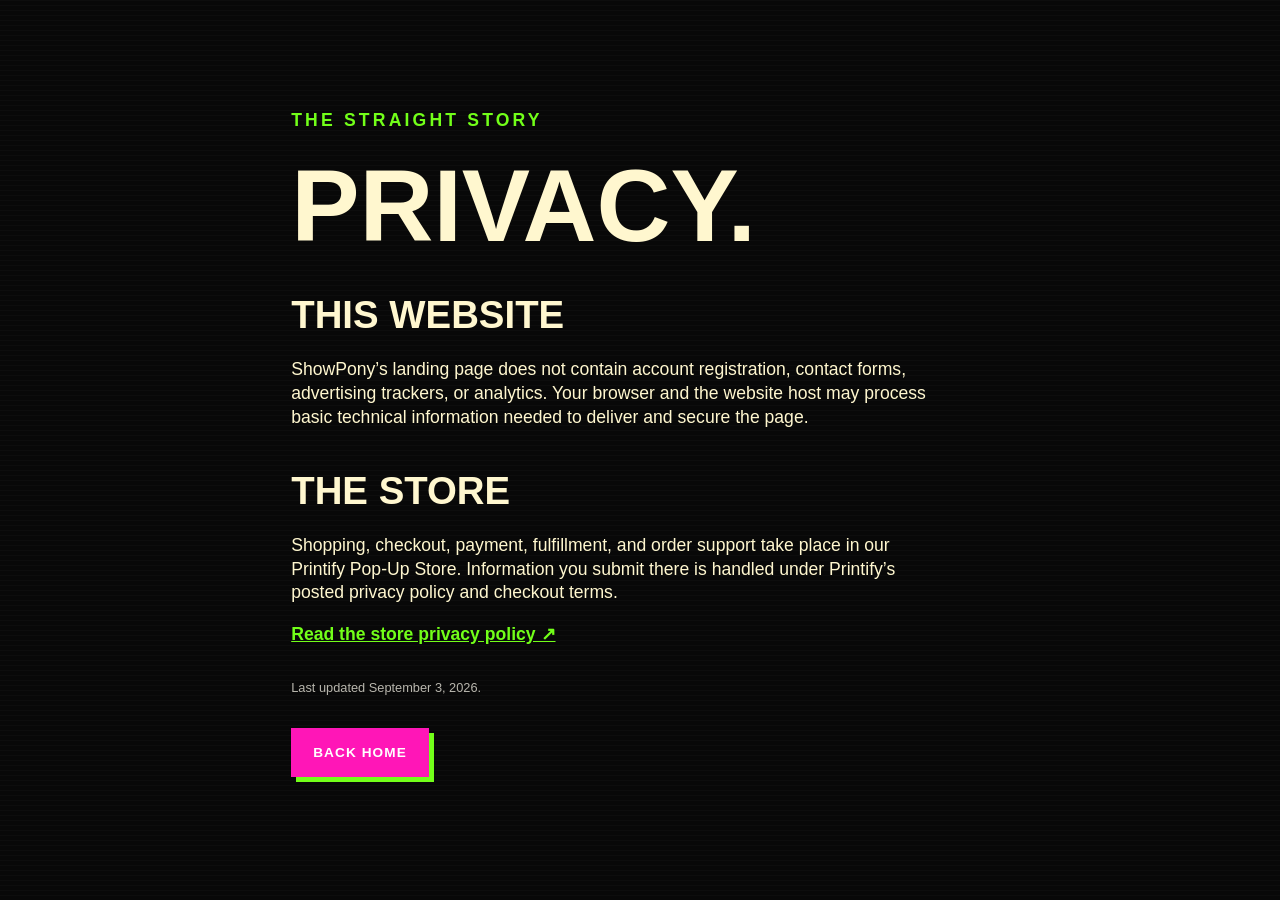
==== privacy.html @ bc408aa4 "Launch ShowPony website" ====
<!doctype html><html lang="en"><head><meta charset="utf-8"><meta name="viewport" content="width=device-width,initial-scale=1"><meta name="description" content="Privacy information for the ShowPony website and store."><title>Privacy — ShowPony</title><link rel="stylesheet" href="styles.css"></head><body><main class="placeholder-page policy-page"><p class="eyebrow">THE STRAIGHT STORY</p><h1>PRIVACY.</h1><h2>This website</h2><p>ShowPony’s landing page does not contain account registration, contact forms, advertising trackers, or analytics. Your browser and the website host may process basic technical information needed to deliver and secure the page.</p><h2>The store</h2><p>Shopping, checkout, payment, fulfillment, and order support take place in our Printify Pop-Up Store. Information you submit there is handled under Printify’s posted privacy policy and checkout terms.</p><p><a href="https://showpony.printify.me/privacy-policy" target="_blank" rel="noopener">Read the store privacy policy ↗</a></p><p class="policy-updated">Last updated September 3, 2026.</p><a class="button" href="index.html">Back home</a></main></body></html>
---- styles.css ----
:root{--black:#080808;--ink:#111;--cream:#fff7cf;--magenta:#ff16b7;--lime:#72ff19;--muted:#b8b6ad;--line:rgba(255,247,207,.22);--max:1240px;--pad:clamp(1.1rem,4vw,3.5rem)}
*{box-sizing:border-box}html{scroll-behavior:smooth}body{margin:0;background:var(--black);color:var(--cream);font-family:Arial Narrow,Impact,Haettenschweiler,sans-serif;line-height:1.35;overflow-x:hidden;background-image:linear-gradient(rgba(255,255,255,.018) 1px,transparent 1px);background-size:100% 5px}a{color:inherit}img{display:block;max-width:100%;height:auto}.skip{position:fixed;z-index:100;top:.5rem;left:.5rem;transform:translateY(-160%);background:var(--cream);color:var(--ink);padding:.7rem 1rem}.skip:focus{transform:none}.launch-note{background:var(--lime);color:var(--black);font:800 .75rem/1 Arial,sans-serif;letter-spacing:.12em;text-align:center;padding:.55rem var(--pad)}.site-header{max-width:var(--max);margin:auto;padding:1.1rem var(--pad);display:flex;align-items:center;justify-content:space-between;gap:2rem;border-bottom:1px solid var(--line)}.wordmark{font-weight:900;font-size:clamp(1.1rem,2.2vw,1.8rem);letter-spacing:-.05em;text-decoration:none}.wordmark span{color:var(--lime)}.wordmark .dot{color:var(--magenta)}nav{display:flex;gap:1.5rem}nav a,footer a{font-family:Arial,sans-serif;font-weight:700;font-size:.75rem;text-transform:uppercase;letter-spacing:.08em;text-decoration:none}nav a:hover,nav a:focus-visible,footer a:hover,footer a:focus-visible{color:var(--lime)}.hero{max-width:var(--max);margin:auto;min-height:720px;padding:clamp(3rem,8vw,7rem) var(--pad);display:grid;grid-template-columns:minmax(0,.8fr) minmax(440px,1.2fr);gap:clamp(2rem,5vw,5rem);align-items:center}.eyebrow{font:900 .78rem/1 Arial,sans-serif;letter-spacing:.18em;color:var(--lime);margin:0 0 1.3rem}.hero h1,.section h2{font-size:clamp(4.5rem,10vw,9.7rem);line-height:.78;letter-spacing:-.06em;margin:0;text-transform:uppercase}.hero h1 span{color:var(--magenta);text-shadow:4px 3px 0 var(--lime)}.lede{max-width:37rem;font:700 clamp(1.05rem,2vw,1.5rem)/1.45 Arial,sans-serif;margin:2.2rem 0;color:#e9e3cc}.hero-actions{display:flex;align-items:center;gap:1.5rem;flex-wrap:wrap}.button{display:inline-flex;justify-content:center;align-items:center;gap:.7rem;background:var(--magenta);color:white;text-decoration:none;text-transform:uppercase;font:900 .85rem/1 Arial,sans-serif;letter-spacing:.08em;padding:1rem 1.25rem;border:2px solid var(--magenta);box-shadow:5px 5px 0 var(--lime);transition:transform .15s,box-shadow .15s}.button:hover,.button:focus-visible{transform:translate(3px,3px);box-shadow:2px 2px 0 var(--lime)}.button-small{padding:.7rem .9rem;font-size:.7rem}.button-wide{width:100%}.button-ghost{background:transparent;border-color:var(--cream);box-shadow:5px 5px 0 var(--cream)}.text-link{font:800 .82rem/1 Arial,sans-serif;text-transform:uppercase;letter-spacing:.1em}.micro{font:400 .72rem/1.5 Arial,sans-serif;color:var(--muted);max-width:25rem}.hero-art{position:relative;transform:rotate(1deg)}.hero-art:before{content:"";position:absolute;inset:-10px;border:2px solid var(--lime);transform:rotate(-2deg);z-index:-1}.hero-art img{border:1px solid var(--line);box-shadow:18px 18px 0 rgba(255,22,183,.18)}.sticker{position:absolute;z-index:2;background:var(--cream);color:var(--black);padding:.6rem .8rem;font:900 .75rem Arial,sans-serif;letter-spacing:.1em;border:2px solid var(--black)}.sticker-one{top:-1.3rem;right:8%;transform:rotate(5deg)}.sticker-two{bottom:-1rem;left:-1rem;background:var(--lime);transform:rotate(-6deg)}.ticker{border-block:2px solid var(--cream);background:var(--magenta);color:#fff;overflow:hidden;white-space:nowrap;transform:rotate(-1deg);width:102%;margin-left:-1%}.ticker div{font-size:1.5rem;font-weight:900;letter-spacing:.08em;padding:.8rem 0;animation:ticker 24s linear infinite}@keyframes ticker{to{transform:translateX(-50%)}}.section{max-width:var(--max);margin:auto;padding:clamp(5rem,11vw,10rem) var(--pad)}.section-heading{display:flex;align-items:flex-end;justify-content:space-between;gap:2rem;margin-bottom:4rem}.section h2{font-size:clamp(3.5rem,8vw,7.5rem)}.drop .section-heading h2{max-width:900px}.product-card{display:grid;grid-template-columns:1.1fr .9fr;background:var(--cream);color:var(--ink);border:3px solid var(--cream);box-shadow:16px 16px 0 var(--magenta)}.product-image{background:#000;display:grid;place-items:center}.product-image img{width:100%;height:100%;object-fit:cover}.product-copy{padding:clamp(1.5rem,5vw,4rem);display:flex;flex-direction:column;justify-content:center}.pill{align-self:flex-start;background:var(--lime);border:2px solid var(--ink);padding:.35rem .6rem;font:900 .7rem Arial,sans-serif;letter-spacing:.12em}.product-copy h3{font-size:clamp(2.3rem,5vw,4.8rem);line-height:.9;margin:1.4rem 0}.product-note{font:700 1rem/1.55 Arial,sans-serif}.product-copy dl{margin:1rem 0 2rem;font-family:Arial,sans-serif}.product-copy dl div{display:flex;justify-content:space-between;gap:1rem;border-top:1px solid rgba(0,0,0,.2);padding:.8rem 0}.product-copy dt{font-weight:800;text-transform:uppercase;font-size:.72rem;letter-spacing:.08em}.product-copy dd{margin:0;text-align:right;font-size:.82rem}.manifesto{border-top:1px solid var(--line)}.manifesto-copy{font-size:clamp(2rem,5vw,5rem);line-height:1;letter-spacing:-.04em;max-width:1100px;margin:0 0 5rem}.manifesto-copy strong{color:var(--magenta)}.values{display:grid;grid-template-columns:repeat(3,1fr);gap:1px;background:var(--line)}.values article{background:var(--black);padding:2rem}.values span,.steps>li>span{font:900 .75rem Arial,sans-serif;color:var(--lime)}.values h3{font-size:2rem;margin:.8rem 0}.values p,.steps p,.cta p{font-family:Arial,sans-serif;color:var(--muted)}.how{border-top:1px solid var(--line)}.how .section-heading{align-items:flex-start;flex-direction:column}.steps{list-style:none;padding:0;margin:0;border-top:1px solid var(--line)}.steps li{display:grid;grid-template-columns:70px 1fr;gap:1rem;border-bottom:1px solid var(--line);padding:2rem 0}.steps h3{font-size:clamp(1.7rem,4vw,3.6rem);margin:0}.steps p{margin:.4rem 0 0;max-width:700px}.cta{background:var(--lime);color:var(--black);max-width:none;padding-inline:max(var(--pad),calc((100% - var(--max))/2 + var(--pad)));display:grid;grid-template-columns:1fr .65fr;gap:4rem;align-items:end}.cta .eyebrow{color:var(--black)}.cta-actions{display:flex;flex-direction:column;align-items:flex-start;gap:1.2rem}.cta-actions p{color:rgba(0,0,0,.68);font-size:.8rem}.cta .button{box-shadow:5px 5px 0 var(--black)}footer{max-width:var(--max);margin:auto;padding:2.5rem var(--pad);display:grid;grid-template-columns:1fr auto auto;gap:2rem;align-items:center}footer p{font:400 .75rem Arial,sans-serif;color:var(--muted)}footer div{display:flex;gap:1rem}.placeholder-page{min-height:70vh;max-width:800px;margin:auto;padding:7rem var(--pad)}.placeholder-page h1{font-size:clamp(3rem,8vw,7rem);line-height:.85;margin:0}.placeholder-page p{font-family:Arial,sans-serif;font-size:1.1rem;max-width:600px}.placeholder-page .eyebrow{margin-bottom:2rem}
@media(max-width:850px){nav{display:none}.site-header .button-small{display:none}.hero{grid-template-columns:1fr;min-height:0;padding-top:4rem}.hero-art{order:-1}.product-card,.cta{grid-template-columns:1fr}.values{grid-template-columns:1fr}.section-heading{display:block}footer{grid-template-columns:1fr}footer div{flex-wrap:wrap}.cta{gap:2.5rem}}@media(max-width:520px){.hero h1{font-size:22vw}.hero{padding-bottom:5rem}.hero-art{margin:0 .4rem}.hero-actions{align-items:flex-start;flex-direction:column}.section{padding-block:5rem}.product-copy dl div{display:block}.product-copy dd{text-align:left;margin-top:.25rem}.steps li{grid-template-columns:42px 1fr}.launch-note{font-size:.62rem}.ticker div{font-size:1.05rem}}@media(prefers-reduced-motion:reduce){html{scroll-behavior:auto}.ticker div{animation:none}.button{transition:none}}
.world{border-top:1px solid var(--line)}.world .section-heading{align-items:flex-start}.world-intro{font:700 1rem/1.6 Arial,sans-serif;color:var(--muted);max-width:390px;margin:0}.world-grid{display:grid;grid-template-columns:1fr 1fr;gap:clamp(1rem,3vw,2.5rem)}.world-card{margin:0;overflow:hidden;background:#050505;border:2px solid var(--cream);box-shadow:10px 10px 0 var(--magenta)}.world-card:nth-child(2){margin-top:clamp(2rem,7vw,7rem);box-shadow:10px 10px 0 var(--lime)}.world-card img{width:100%;aspect-ratio:4/5;object-fit:cover;object-position:center 38%}.world-card figcaption{font:900 .78rem/1.25 Arial,sans-serif;letter-spacing:.08em;text-transform:uppercase;padding:1rem;background:var(--cream);color:var(--ink)}
@media(max-width:850px){.world .section-heading{display:block}.world-intro{margin-top:1.5rem}.world-grid{grid-template-columns:1fr}.world-card:nth-child(2){margin-top:1rem}}
.policy-page h1{margin-bottom:2.5rem}.policy-page h2{font-size:clamp(1.5rem,4vw,2.4rem);margin:2.2rem 0 .5rem;text-transform:uppercase}.policy-page p{max-width:650px}.policy-page a:not(.button){color:var(--lime);font-weight:800}.policy-updated{color:var(--muted);font-size:.8rem!important;margin:2rem 0}
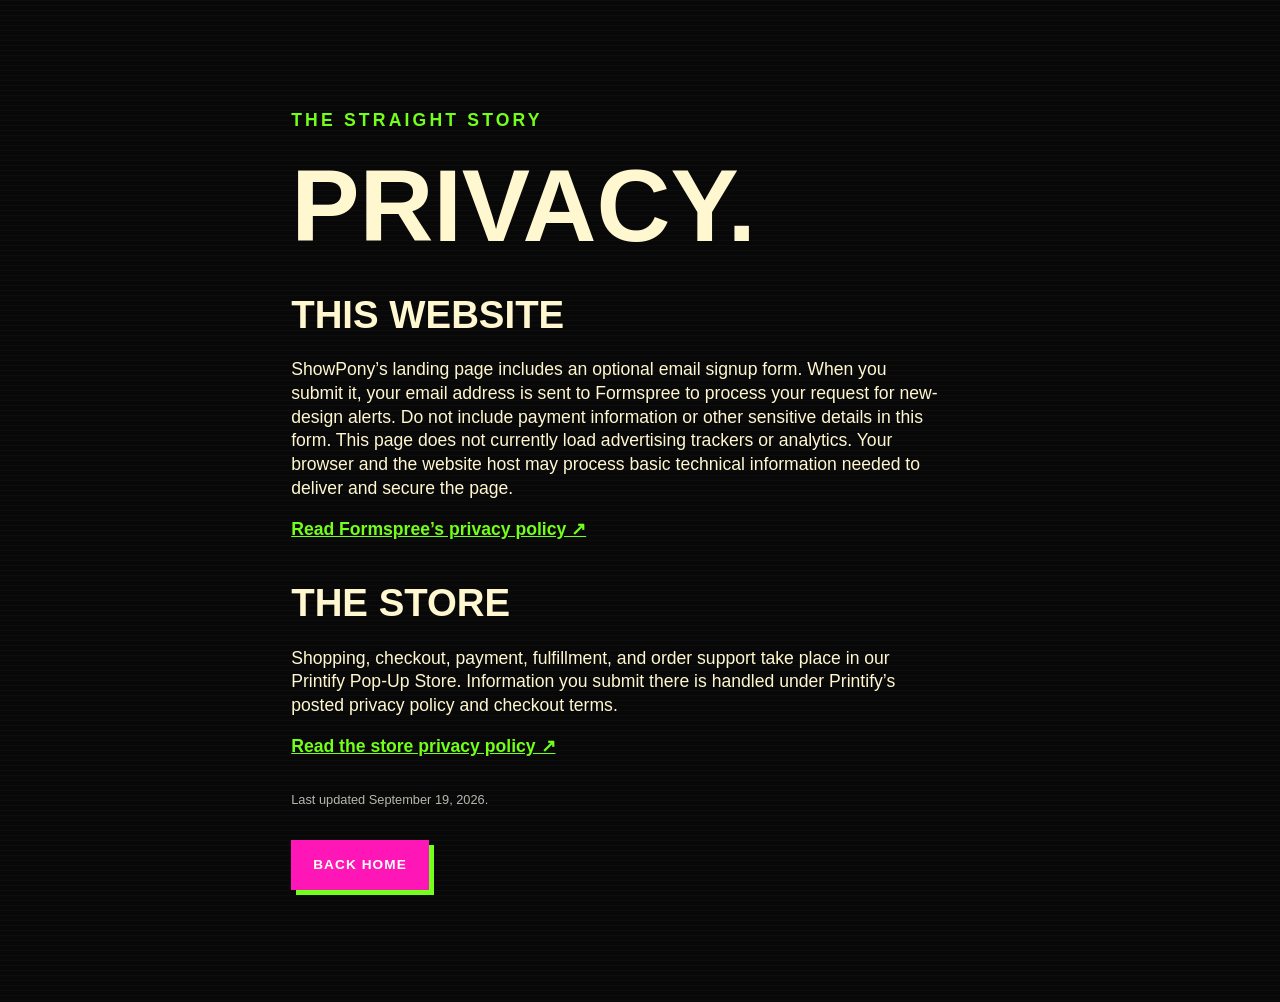
==== commit b7986bea: "Correct ShowPony catalog content, product images, and mobile presentation" ====
--- a/privacy.html
+++ b/privacy.html
@@ -1 +1 @@
-<!doctype html><html lang="en"><head><meta charset="utf-8"><meta name="viewport" content="width=device-width,initial-scale=1"><meta name="description" content="Privacy information for the ShowPony website and store."><title>Privacy — ShowPony</title><link rel="stylesheet" href="styles.css"></head><body><main class="placeholder-page policy-page"><p class="eyebrow">THE STRAIGHT STORY</p><h1>PRIVACY.</h1><h2>This website</h2><p>ShowPony’s landing page does not contain account registration, contact forms, advertising trackers, or analytics. Your browser and the website host may process basic technical information needed to deliver and secure the page.</p><h2>The store</h2><p>Shopping, checkout, payment, fulfillment, and order support take place in our Printify Pop-Up Store. Information you submit there is handled under Printify’s posted privacy policy and checkout terms.</p><p><a href="https://showpony.printify.me/privacy-policy" target="_blank" rel="noopener">Read the store privacy policy ↗</a></p><p class="policy-updated">Last updated September 3, 2026.</p><a class="button" href="index.html">Back home</a></main></body></html>
+<!doctype html><html lang="en"><head><meta charset="utf-8"><meta name="viewport" content="width=device-width,initial-scale=1"><meta name="description" content="Privacy information for the ShowPony website and store."><title>Privacy — ShowPony</title><link rel="stylesheet" href="styles.css"></head><body><main class="placeholder-page policy-page"><p class="eyebrow">THE STRAIGHT STORY</p><h1>PRIVACY.</h1><h2>This website</h2><p>ShowPony’s landing page includes an optional email signup form. When you submit it, your email address is sent to Formspree to process your request for new-design alerts. Do not include payment information or other sensitive details in this form. This page does not currently load advertising trackers or analytics. Your browser and the website host may process basic technical information needed to deliver and secure the page.</p><p><a href="https://formspree.io/legal/privacy-policy/" target="_blank" rel="noopener">Read Formspree’s privacy policy ↗</a></p><h2>The store</h2><p>Shopping, checkout, payment, fulfillment, and order support take place in our Printify Pop-Up Store. Information you submit there is handled under Printify’s posted privacy policy and checkout terms.</p><p><a href="https://showpony.printify.me/privacy-policy" target="_blank" rel="noopener">Read the store privacy policy ↗</a></p><p class="policy-updated">Last updated September 19, 2026.</p><a class="button" href="index.html">Back home</a></main></body></html>
--- a/styles.css
+++ b/styles.css
@@ -1,6 +1,16 @@
 :root{--black:#080808;--ink:#111;--cream:#fff7cf;--magenta:#ff16b7;--lime:#72ff19;--muted:#b8b6ad;--line:rgba(255,247,207,.22);--max:1240px;--pad:clamp(1.1rem,4vw,3.5rem)}
-*{box-sizing:border-box}html{scroll-behavior:smooth}body{margin:0;background:var(--black);color:var(--cream);font-family:Arial Narrow,Impact,Haettenschweiler,sans-serif;line-height:1.35;overflow-x:hidden;background-image:linear-gradient(rgba(255,255,255,.018) 1px,transparent 1px);background-size:100% 5px}a{color:inherit}img{display:block;max-width:100%;height:auto}.skip{position:fixed;z-index:100;top:.5rem;left:.5rem;transform:translateY(-160%);background:var(--cream);color:var(--ink);padding:.7rem 1rem}.skip:focus{transform:none}.launch-note{background:var(--lime);color:var(--black);font:800 .75rem/1 Arial,sans-serif;letter-spacing:.12em;text-align:center;padding:.55rem var(--pad)}.site-header{max-width:var(--max);margin:auto;padding:1.1rem var(--pad);display:flex;align-items:center;justify-content:space-between;gap:2rem;border-bottom:1px solid var(--line)}.wordmark{font-weight:900;font-size:clamp(1.1rem,2.2vw,1.8rem);letter-spacing:-.05em;text-decoration:none}.wordmark span{color:var(--lime)}.wordmark .dot{color:var(--magenta)}nav{display:flex;gap:1.5rem}nav a,footer a{font-family:Arial,sans-serif;font-weight:700;font-size:.75rem;text-transform:uppercase;letter-spacing:.08em;text-decoration:none}nav a:hover,nav a:focus-visible,footer a:hover,footer a:focus-visible{color:var(--lime)}.hero{max-width:var(--max);margin:auto;min-height:720px;padding:clamp(3rem,8vw,7rem) var(--pad);display:grid;grid-template-columns:minmax(0,.8fr) minmax(440px,1.2fr);gap:clamp(2rem,5vw,5rem);align-items:center}.eyebrow{font:900 .78rem/1 Arial,sans-serif;letter-spacing:.18em;color:var(--lime);margin:0 0 1.3rem}.hero h1,.section h2{font-size:clamp(4.5rem,10vw,9.7rem);line-height:.78;letter-spacing:-.06em;margin:0;text-transform:uppercase}.hero h1 span{color:var(--magenta);text-shadow:4px 3px 0 var(--lime)}.lede{max-width:37rem;font:700 clamp(1.05rem,2vw,1.5rem)/1.45 Arial,sans-serif;margin:2.2rem 0;color:#e9e3cc}.hero-actions{display:flex;align-items:center;gap:1.5rem;flex-wrap:wrap}.button{display:inline-flex;justify-content:center;align-items:center;gap:.7rem;background:var(--magenta);color:white;text-decoration:none;text-transform:uppercase;font:900 .85rem/1 Arial,sans-serif;letter-spacing:.08em;padding:1rem 1.25rem;border:2px solid var(--magenta);box-shadow:5px 5px 0 var(--lime);transition:transform .15s,box-shadow .15s}.button:hover,.button:focus-visible{transform:translate(3px,3px);box-shadow:2px 2px 0 var(--lime)}.button-small{padding:.7rem .9rem;font-size:.7rem}.button-wide{width:100%}.button-ghost{background:transparent;border-color:var(--cream);box-shadow:5px 5px 0 var(--cream)}.text-link{font:800 .82rem/1 Arial,sans-serif;text-transform:uppercase;letter-spacing:.1em}.micro{font:400 .72rem/1.5 Arial,sans-serif;color:var(--muted);max-width:25rem}.hero-art{position:relative;transform:rotate(1deg)}.hero-art:before{content:"";position:absolute;inset:-10px;border:2px solid var(--lime);transform:rotate(-2deg);z-index:-1}.hero-art img{border:1px solid var(--line);box-shadow:18px 18px 0 rgba(255,22,183,.18)}.sticker{position:absolute;z-index:2;background:var(--cream);color:var(--black);padding:.6rem .8rem;font:900 .75rem Arial,sans-serif;letter-spacing:.1em;border:2px solid var(--black)}.sticker-one{top:-1.3rem;right:8%;transform:rotate(5deg)}.sticker-two{bottom:-1rem;left:-1rem;background:var(--lime);transform:rotate(-6deg)}.ticker{border-block:2px solid var(--cream);background:var(--magenta);color:#fff;overflow:hidden;white-space:nowrap;transform:rotate(-1deg);width:102%;margin-left:-1%}.ticker div{font-size:1.5rem;font-weight:900;letter-spacing:.08em;padding:.8rem 0;animation:ticker 24s linear infinite}@keyframes ticker{to{transform:translateX(-50%)}}.section{max-width:var(--max);margin:auto;padding:clamp(5rem,11vw,10rem) var(--pad)}.section-heading{display:flex;align-items:flex-end;justify-content:space-between;gap:2rem;margin-bottom:4rem}.section h2{font-size:clamp(3.5rem,8vw,7.5rem)}.drop .section-heading h2{max-width:900px}.product-card{display:grid;grid-template-columns:1.1fr .9fr;background:var(--cream);color:var(--ink);border:3px solid var(--cream);box-shadow:16px 16px 0 var(--magenta)}.product-image{background:#000;display:grid;place-items:center}.product-image img{width:100%;height:100%;object-fit:cover}.product-copy{padding:clamp(1.5rem,5vw,4rem);display:flex;flex-direction:column;justify-content:center}.pill{align-self:flex-start;background:var(--lime);border:2px solid var(--ink);padding:.35rem .6rem;font:900 .7rem Arial,sans-serif;letter-spacing:.12em}.product-copy h3{font-size:clamp(2.3rem,5vw,4.8rem);line-height:.9;margin:1.4rem 0}.product-note{font:700 1rem/1.55 Arial,sans-serif}.product-copy dl{margin:1rem 0 2rem;font-family:Arial,sans-serif}.product-copy dl div{display:flex;justify-content:space-between;gap:1rem;border-top:1px solid rgba(0,0,0,.2);padding:.8rem 0}.product-copy dt{font-weight:800;text-transform:uppercase;font-size:.72rem;letter-spacing:.08em}.product-copy dd{margin:0;text-align:right;font-size:.82rem}.manifesto{border-top:1px solid var(--line)}.manifesto-copy{font-size:clamp(2rem,5vw,5rem);line-height:1;letter-spacing:-.04em;max-width:1100px;margin:0 0 5rem}.manifesto-copy strong{color:var(--magenta)}.values{display:grid;grid-template-columns:repeat(3,1fr);gap:1px;background:var(--line)}.values article{background:var(--black);padding:2rem}.values span,.steps>li>span{font:900 .75rem Arial,sans-serif;color:var(--lime)}.values h3{font-size:2rem;margin:.8rem 0}.values p,.steps p,.cta p{font-family:Arial,sans-serif;color:var(--muted)}.how{border-top:1px solid var(--line)}.how .section-heading{align-items:flex-start;flex-direction:column}.steps{list-style:none;padding:0;margin:0;border-top:1px solid var(--line)}.steps li{display:grid;grid-template-columns:70px 1fr;gap:1rem;border-bottom:1px solid var(--line);padding:2rem 0}.steps h3{font-size:clamp(1.7rem,4vw,3.6rem);margin:0}.steps p{margin:.4rem 0 0;max-width:700px}.cta{background:var(--lime);color:var(--black);max-width:none;padding-inline:max(var(--pad),calc((100% - var(--max))/2 + var(--pad)));display:grid;grid-template-columns:1fr .65fr;gap:4rem;align-items:end}.cta .eyebrow{color:var(--black)}.cta-actions{display:flex;flex-direction:column;align-items:flex-start;gap:1.2rem}.cta-actions p{color:rgba(0,0,0,.68);font-size:.8rem}.cta .button{box-shadow:5px 5px 0 var(--black)}footer{max-width:var(--max);margin:auto;padding:2.5rem var(--pad);display:grid;grid-template-columns:1fr auto auto;gap:2rem;align-items:center}footer p{font:400 .75rem Arial,sans-serif;color:var(--muted)}footer div{display:flex;gap:1rem}.placeholder-page{min-height:70vh;max-width:800px;margin:auto;padding:7rem var(--pad)}.placeholder-page h1{font-size:clamp(3rem,8vw,7rem);line-height:.85;margin:0}.placeholder-page p{font-family:Arial,sans-serif;font-size:1.1rem;max-width:600px}.placeholder-page .eyebrow{margin-bottom:2rem}
+*{box-sizing:border-box}html{scroll-behavior:smooth;overflow-x:clip}body{margin:0;background:var(--black);color:var(--cream);font-family:Arial Narrow,Impact,Haettenschweiler,sans-serif;line-height:1.35;overflow-x:clip;background-image:linear-gradient(rgba(255,255,255,.018) 1px,transparent 1px);background-size:100% 5px}a{color:inherit}img{display:block;max-width:100%;height:auto}.skip{position:fixed;z-index:100;top:.5rem;left:.5rem;transform:translateY(-160%);background:var(--cream);color:var(--ink);padding:.7rem 1rem}.skip:focus{transform:none}.launch-note{background:var(--lime);color:var(--black);font:800 .75rem/1 Arial,sans-serif;letter-spacing:.12em;text-align:center;padding:.55rem var(--pad)}.site-header{max-width:var(--max);margin:auto;padding:1.1rem var(--pad);display:flex;align-items:center;justify-content:space-between;gap:2rem;border-bottom:1px solid var(--line)}.wordmark{font-weight:900;font-size:clamp(1.1rem,2.2vw,1.8rem);letter-spacing:-.05em;text-decoration:none}.wordmark span{color:var(--lime)}.wordmark .dot{color:var(--magenta)}nav{display:flex;gap:1.5rem}nav a,footer a{font-family:Arial,sans-serif;font-weight:700;font-size:.75rem;text-transform:uppercase;letter-spacing:.08em;text-decoration:none}nav a:hover,nav a:focus-visible,footer a:hover,footer a:focus-visible{color:var(--lime)}.hero{max-width:var(--max);margin:auto;min-height:720px;padding:clamp(3rem,8vw,7rem) var(--pad);display:grid;grid-template-columns:minmax(0,.8fr) minmax(440px,1.2fr);gap:clamp(2rem,5vw,5rem);align-items:center}.eyebrow{font:900 .78rem/1 Arial,sans-serif;letter-spacing:.18em;color:var(--lime);margin:0 0 1.3rem}.hero h1,.section h2{font-size:clamp(4.5rem,10vw,9.7rem);line-height:.78;letter-spacing:-.06em;margin:0;text-transform:uppercase}.hero h1 span{color:var(--magenta);text-shadow:4px 3px 0 var(--lime)}.lede{max-width:37rem;font:700 clamp(1.05rem,2vw,1.5rem)/1.45 Arial,sans-serif;margin:2.2rem 0;color:#e9e3cc}.hero-actions{display:flex;align-items:center;gap:1.5rem;flex-wrap:wrap}.button{display:inline-flex;justify-content:center;align-items:center;gap:.7rem;background:var(--magenta);color:white;text-decoration:none;text-transform:uppercase;font:900 .85rem/1 Arial,sans-serif;letter-spacing:.08em;padding:1rem 1.25rem;border:2px solid var(--magenta);box-shadow:5px 5px 0 var(--lime);transition:transform .15s,box-shadow .15s}.button:hover,.button:focus-visible{transform:translate(3px,3px);box-shadow:2px 2px 0 var(--lime)}.button-small{padding:.7rem .9rem;font-size:.7rem}.button-wide{width:100%}.button-ghost{background:transparent;border-color:var(--cream);box-shadow:5px 5px 0 var(--cream)}.text-link{font:800 .82rem/1 Arial,sans-serif;text-transform:uppercase;letter-spacing:.1em}.micro{font:400 .72rem/1.5 Arial,sans-serif;color:var(--muted);max-width:25rem}.hero-art{position:relative;transform:rotate(1deg)}.hero-art:before{content:"";position:absolute;inset:-10px;border:2px solid var(--lime);transform:rotate(-2deg);z-index:-1}.hero-art img{border:1px solid var(--line);box-shadow:18px 18px 0 rgba(255,22,183,.18)}.sticker{position:absolute;z-index:2;background:var(--cream);color:var(--black);padding:.6rem .8rem;font:900 .75rem Arial,sans-serif;letter-spacing:.1em;border:2px solid var(--black)}.sticker-one{top:-1.3rem;right:8%;transform:rotate(5deg)}.sticker-two{bottom:-1rem;left:-1rem;background:var(--lime);transform:rotate(-6deg)}.ticker{border-block:2px solid var(--cream);background:var(--magenta);color:#fff;overflow:hidden;white-space:nowrap;transform:rotate(-1deg);width:102%;margin-left:-1%}.ticker div{font-size:1.5rem;font-weight:900;letter-spacing:.08em;padding:.8rem 0;animation:ticker 24s linear infinite}@keyframes ticker{to{transform:translateX(-50%)}}.section{max-width:var(--max);margin:auto;padding:clamp(5rem,11vw,10rem) var(--pad)}.section-heading{display:flex;align-items:flex-end;justify-content:space-between;gap:2rem;margin-bottom:4rem}.section h2{font-size:clamp(3.5rem,8vw,7.5rem)}.drop .section-heading h2{max-width:900px}.product-card{display:grid;grid-template-columns:1.1fr .9fr;background:var(--cream);color:var(--ink);border:3px solid var(--cream);box-shadow:16px 16px 0 var(--magenta)}.product-image{background:#000;display:grid;place-items:center}.product-image img{width:100%;height:100%;object-fit:cover}.product-copy{padding:clamp(1.5rem,5vw,4rem);display:flex;flex-direction:column;justify-content:center}.pill{align-self:flex-start;background:var(--lime);border:2px solid var(--ink);padding:.35rem .6rem;font:900 .7rem Arial,sans-serif;letter-spacing:.12em}.product-copy h3{font-size:clamp(2.3rem,5vw,4.8rem);line-height:.9;margin:1.4rem 0}.product-note{font:700 1rem/1.55 Arial,sans-serif}.product-copy dl{margin:1rem 0 2rem;font-family:Arial,sans-serif}.product-copy dl div{display:flex;justify-content:space-between;gap:1rem;border-top:1px solid rgba(0,0,0,.2);padding:.8rem 0}.product-copy dt{font-weight:800;text-transform:uppercase;font-size:.72rem;letter-spacing:.08em}.product-copy dd{margin:0;text-align:right;font-size:.82rem}.manifesto{border-top:1px solid var(--line)}.manifesto-copy{font-size:clamp(2rem,5vw,5rem);line-height:1;letter-spacing:-.04em;max-width:1100px;margin:0 0 5rem}.manifesto-copy strong{color:var(--magenta)}.values{display:grid;grid-template-columns:repeat(3,1fr);gap:1px;background:var(--line)}.values article{background:var(--black);padding:2rem}.values span,.steps>li>span{font:900 .75rem Arial,sans-serif;color:var(--lime)}.values h3{font-size:2rem;margin:.8rem 0}.values p,.steps p,.cta p{font-family:Arial,sans-serif;color:var(--muted)}.how{border-top:1px solid var(--line)}.how .section-heading{align-items:flex-start;flex-direction:column}.steps{list-style:none;padding:0;margin:0;border-top:1px solid var(--line)}.steps li{display:grid;grid-template-columns:70px 1fr;gap:1rem;border-bottom:1px solid var(--line);padding:2rem 0}.steps h3{font-size:clamp(1.7rem,4vw,3.6rem);margin:0}.steps p{margin:.4rem 0 0;max-width:700px}.cta{background:var(--lime);color:var(--black);max-width:none;padding-inline:max(var(--pad),calc((100% - var(--max))/2 + var(--pad)));display:grid;grid-template-columns:1fr .65fr;gap:4rem;align-items:end}.cta .eyebrow{color:var(--black)}.cta-actions{display:flex;flex-direction:column;align-items:flex-start;gap:1.2rem}.cta-actions p{color:rgba(0,0,0,.68);font-size:.8rem}.cta .button{box-shadow:5px 5px 0 var(--black)}footer{max-width:var(--max);margin:auto;padding:2.5rem var(--pad);display:grid;grid-template-columns:1fr auto auto;gap:2rem;align-items:center}footer p{font:400 .75rem Arial,sans-serif;color:var(--muted)}footer div{display:flex;gap:1rem}.placeholder-page{min-height:70vh;max-width:800px;margin:auto;padding:7rem var(--pad)}.placeholder-page h1{font-size:clamp(3rem,8vw,7rem);line-height:.85;margin:0}.placeholder-page p{font-family:Arial,sans-serif;font-size:1.1rem;max-width:600px}.placeholder-page .eyebrow{margin-bottom:2rem}
 @media(max-width:850px){nav{display:none}.site-header .button-small{display:none}.hero{grid-template-columns:1fr;min-height:0;padding-top:4rem}.hero-art{order:-1}.product-card,.cta{grid-template-columns:1fr}.values{grid-template-columns:1fr}.section-heading{display:block}footer{grid-template-columns:1fr}footer div{flex-wrap:wrap}.cta{gap:2.5rem}}@media(max-width:520px){.hero h1{font-size:22vw}.hero{padding-bottom:5rem}.hero-art{margin:0 .4rem}.hero-actions{align-items:flex-start;flex-direction:column}.section{padding-block:5rem}.product-copy dl div{display:block}.product-copy dd{text-align:left;margin-top:.25rem}.steps li{grid-template-columns:42px 1fr}.launch-note{font-size:.62rem}.ticker div{font-size:1.05rem}}@media(prefers-reduced-motion:reduce){html{scroll-behavior:auto}.ticker div{animation:none}.button{transition:none}}
 .world{border-top:1px solid var(--line)}.world .section-heading{align-items:flex-start}.world-intro{font:700 1rem/1.6 Arial,sans-serif;color:var(--muted);max-width:390px;margin:0}.world-grid{display:grid;grid-template-columns:1fr 1fr;gap:clamp(1rem,3vw,2.5rem)}.world-card{margin:0;overflow:hidden;background:#050505;border:2px solid var(--cream);box-shadow:10px 10px 0 var(--magenta)}.world-card:nth-child(2){margin-top:clamp(2rem,7vw,7rem);box-shadow:10px 10px 0 var(--lime)}.world-card img{width:100%;aspect-ratio:4/5;object-fit:cover;object-position:center 38%}.world-card figcaption{font:900 .78rem/1.25 Arial,sans-serif;letter-spacing:.08em;text-transform:uppercase;padding:1rem;background:var(--cream);color:var(--ink)}
 @media(max-width:850px){.world .section-heading{display:block}.world-intro{margin-top:1.5rem}.world-grid{grid-template-columns:1fr}.world-card:nth-child(2){margin-top:1rem}}
 .policy-page h1{margin-bottom:2.5rem}.policy-page h2{font-size:clamp(1.5rem,4vw,2.4rem);margin:2.2rem 0 .5rem;text-transform:uppercase}.policy-page p{max-width:650px}.policy-page a:not(.button){color:var(--lime);font-weight:800}.policy-updated{color:var(--muted);font-size:.8rem!important;margin:2rem 0}
+
+/* Responsive QA fixes */
+.shop-label-mobile{display:none}
+.text-link,footer div a{display:inline-flex;align-items:center;min-height:44px}
+.ticker{width:100%;margin-left:0}
+@media(max-width:850px){.site-header{gap:.75rem}.site-header .button-small{display:inline-flex;min-height:44px;padding:.65rem .75rem;box-shadow:3px 3px 0 var(--lime)}.shop-label-desktop{display:none}.shop-label-mobile{display:inline}}
+
+/* September 2026 catalog and signup fixes */
+.hero-price{font:700 1rem/1.5 Arial,sans-serif;color:var(--lime)}.catalog-note{font:400 .85rem/1.6 Arial,sans-serif;color:var(--muted);max-width:650px}.product-card+.product-card{margin-top:3rem}.product-card-text{grid-template-columns:1fr}.signup-label{flex-basis:100%;font:700 .9rem/1.4 Arial,sans-serif}.cta form{width:100%}.cta input{max-width:100%;min-width:0!important;width:100%}.cta .button-ghost{color:var(--ink);border-color:var(--ink)}.product-card .button,.hero .button,.site-header .button,.cta .button:not(.button-ghost){color:var(--ink)}.hero-art img{aspect-ratio:1}.product-image img{object-fit:contain}a:focus-visible,button:focus-visible,input:focus-visible{outline:3px solid var(--lime);outline-offset:4px}.cta a:focus-visible,.cta button:focus-visible,.cta input:focus-visible{outline-color:var(--ink)}
+@media(max-width:850px){.hero-art{order:0}.hero{padding-top:2.5rem}.hero h1{font-size:clamp(3.5rem,17vw,7rem)}.lede{margin:1.4rem 0}}
